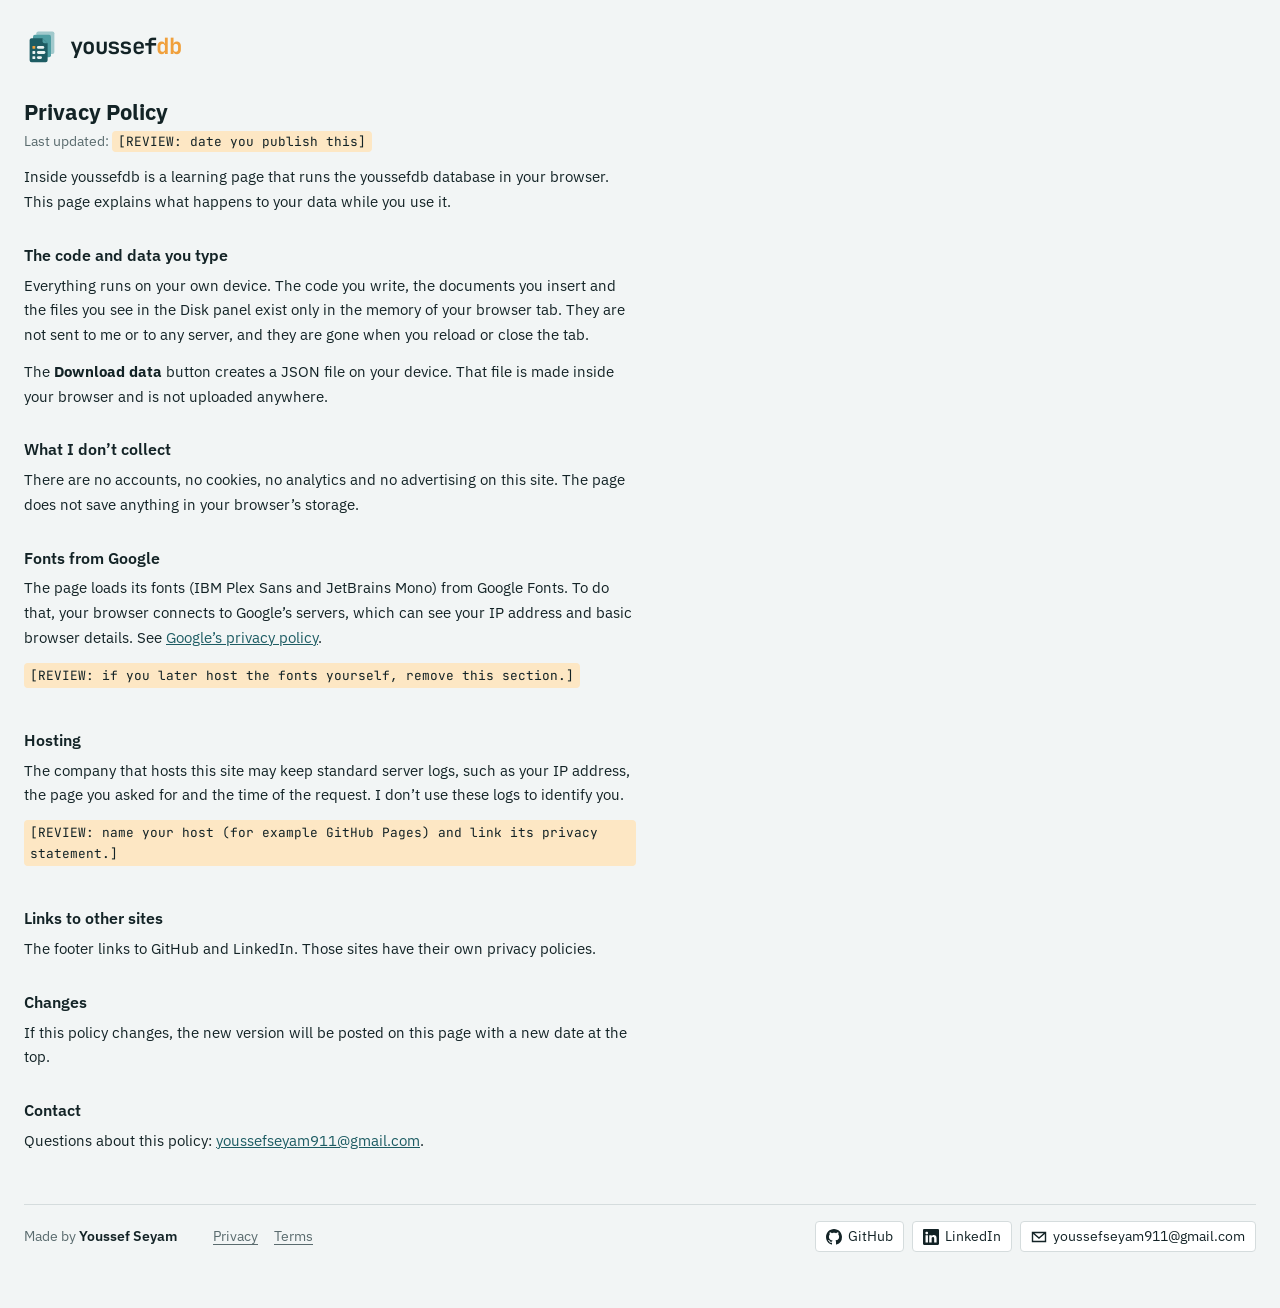
==== docs/privacy/index.html @ 58faac04 "Add detailed flow steps, speed control, new layout and site pages Learning features: - Playback spee" ====
<!doctype html><html lang="en"><head><meta charset="utf-8">
<meta name="viewport" content="width=device-width,initial-scale=1">
<title>Privacy Policy · Inside youssefdb</title>
<meta name="description" content="What happens to your data on Inside youssefdb: it stays in your browser.">
<link rel="icon" href="../favicon.svg" type="image/svg+xml">
<link rel="icon" href="../favicon-32.png" type="image/png" sizes="32x32">
<link rel="apple-touch-icon" href="../apple-touch-icon.png">
<meta name="theme-color" content="#1d5c63">
<meta property="og:type" content="website"><meta property="og:site_name" content="Inside youssefdb">
<meta property="og:title" content="Privacy Policy · Inside youssefdb"><meta property="og:description" content="What happens to your data on Inside youssefdb: it stays in your browser.">
<link rel="stylesheet" href="https://fonts.googleapis.com/css2?family=IBM+Plex+Sans:wght@400;500;600&family=JetBrains+Mono:wght@400;500;700&display=swap">
<style>
/* Layout: workbench. Top row: lessons | code | step timeline. Bottom row: the three places data lives (disk, memory, bytes). */
:root{
  --bg:#f2f5f5; --panel:#ffffff; --sunk:#eef3f3; --ink:#132326; --muted:#5a6b6e; --line:#d5dcdd;
  --teal:#1d5c63; --teal-2:#4f9ea3; --bar:#e9f2f1; --amber:#f0a03c; --amber-ink:#2b1a00;
  --t-str:#1a6b43; --t-num:#2457a6; --t-bool:#8a3fa0; --t-null:#685e56; --t-oid:#9c4f00; --t-date:#a3366a;
  --seg-len:#e4e8ea; --seg-type:#cfe7e6; --seg-key:#dde6f6; --seg-val:#fbe7c8; --seg-oid:#f8d4b0; --seg-end:#eceae6;
  --new:#d9f2e3; --chg:#fde7c4; --del:#f6dcdc; --hit:#dbe9fb; --focus:#1d5c63;
  --r-xs:2px; --r-sm:4px; --r:6px; --r-lg:8px;
  --fs-2xs:.66rem; --fs-xs:.72rem; --fs-sm:.8rem; --fs-md:.88rem; --fs-lg:1rem; --fs-xl:1.4rem; --fs-2xl:2rem;
  --s-h:2px; --s-1:4px; --s-1h:6px; --s-2:8px; --s-2h:10px; --s-3:12px; --s-3h:14px; --s-4:16px; --s-5:20px; --s-6:28px; --s-7:48px;
  --bad:#b42318; --on-solid:#fff; --on-teal-2:#0f1c1f; --oid-rnd:#7e9ad8;
  --sans:"IBM Plex Sans",system-ui,sans-serif; --mono:"JetBrains Mono",ui-monospace,Menlo,monospace;
}
@media (prefers-color-scheme: dark){ :root:not([data-theme="light"]){
  --bg:#0b1416; --panel:#132024; --sunk:#0f1a1d; --ink:#e4eeef; --muted:#93a7aa; --line:#25383c;
  --teal:#52a6ac; --teal-2:#86c6c8; --bar:#1b2b2f;
  --t-str:#6fd39b; --t-num:#8db6ff; --t-bool:#d39bf0; --t-null:#a9a39c; --t-oid:#ffb066; --t-date:#f08bbd;
  --seg-len:#1f2a2d; --seg-type:#17393b; --seg-key:#1d2a44; --seg-val:#3d2f17; --seg-oid:#4a2c12; --seg-end:#262422;
  --new:#173828; --chg:#3d2f12; --del:#3e1d1d; --hit:#17304d; --focus:#86c6c8; --bad:#ff8a80; --on-solid:#0b1416; color-scheme:dark } }
:root[data-theme="dark"]{
  --bg:#0b1416; --panel:#132024; --sunk:#0f1a1d; --ink:#e4eeef; --muted:#93a7aa; --line:#25383c;
  --teal:#52a6ac; --teal-2:#86c6c8; --bar:#1b2b2f;
  --t-str:#6fd39b; --t-num:#8db6ff; --t-bool:#d39bf0; --t-null:#a9a39c; --t-oid:#ffb066; --t-date:#f08bbd;
  --seg-len:#1f2a2d; --seg-type:#17393b; --seg-key:#1d2a44; --seg-val:#3d2f17; --seg-oid:#4a2c12; --seg-end:#262422;
  --new:#173828; --chg:#3d2f12; --del:#3e1d1d; --hit:#17304d; --focus:#86c6c8; --bad:#ff8a80; --on-solid:#0b1416; color-scheme:dark }

*{box-sizing:border-box}
body{background:var(--bg);color:var(--ink);font-family:var(--sans);font-size:15px;line-height:1.55}
.wrap{max-width:1440px;margin:0 auto;padding-inline:var(--s-4);padding-block:var(--s-5) var(--s-7);display:flex;flex-direction:column;gap:var(--s-3h)}
header{display:flex;align-items:center;gap:var(--s-3h);flex-wrap:wrap}
.brand{display:flex;align-items:center;gap:var(--s-2h)}
.brand b{font-family:var(--mono);font-size:var(--fs-xl);letter-spacing:-.03em}
.brand b span{color:var(--amber)}
.hero{flex-direction:column;align-items:flex-start;gap:var(--s-2);padding-block:var(--s-2) var(--s-3)}
.hero .brand b{font-size:var(--fs-lg)}
.hero h1{margin:var(--s-2) 0 0;font-size:var(--fs-2xl);line-height:1.2;font-weight:600;letter-spacing:-.015em;max-width:26ch;text-wrap:balance}
.lede{margin:0;color:var(--muted);font-size:var(--fs-lg);line-height:1.6;max-width:68ch}
@media (max-width:720px){.hero h1{font-size:var(--fs-xl)}.lede{font-size:var(--fs-md)}}

.work{display:grid;grid-template-columns:minmax(0,1.35fr) minmax(0,1fr);gap:var(--s-3h);align-items:start}
.inspect{display:flex;flex-direction:column;gap:var(--s-3);margin-top:var(--s-3)}
.inspect-head{display:flex;flex-wrap:wrap;align-items:baseline;gap:var(--s-1) var(--s-3)}
.section-title{font-size:var(--fs-xl);font-weight:600;margin:0;letter-spacing:-.01em}
.bottom{display:grid;grid-template-columns:minmax(0,.8fr) minmax(0,1fr) minmax(0,1.2fr);gap:var(--s-3h);align-items:start}
@media (max-width:1150px){.bottom{grid-template-columns:minmax(0,1fr) minmax(0,1fr)}.panel.files{grid-column:1/-1}}
@media (max-width:900px){.work{grid-template-columns:minmax(0,1fr)}}
@media (max-width:720px){.bottom{grid-template-columns:minmax(0,1fr)}}
.panel{background:var(--panel);border-radius:var(--r-lg);padding:var(--s-4);display:flex;flex-direction:column;gap:var(--s-2h);min-width:0}
.panel > h2,.panel > h3{font-size:var(--fs-md);color:var(--ink);margin:0;font-weight:600;display:flex;align-items:center;flex-wrap:wrap;gap:var(--s-2)}
.panel .where{font-family:var(--mono);text-transform:none;letter-spacing:0;font-weight:500;color:var(--ink);background:var(--sunk);border-radius:var(--r-sm);padding:0 var(--s-1h)}
.sub{margin:0;color:var(--muted);font-size:var(--fs-md)}
button{font:inherit;cursor:pointer;border-radius:var(--r-sm);border:1px solid var(--line);background:var(--panel);color:var(--ink);padding:var(--s-1h) var(--s-3)}
button:focus-visible,textarea:focus-visible,[tabindex]:focus-visible{outline:2px solid var(--focus);outline-offset:2px}
code{font-family:var(--mono);font-size:.86em;background:var(--sunk);padding:0 var(--s-1);border-radius:var(--r-sm)}

/* lessons */
.lesson-list{list-style:none;margin:0 0 var(--s-1);padding:0;display:flex;flex-wrap:wrap;gap:var(--s-1h)}
.lesson{display:flex;align-items:baseline;gap:var(--s-1h);padding:var(--s-1) var(--s-2h);border:0;background:var(--sunk);font-size:var(--fs-sm)}
.lesson:hover{background:var(--bar)}
.lesson[aria-current="true"]{background:var(--teal);color:var(--on-solid)}
.lesson .n{font-family:var(--mono);font-size:var(--fs-xs);opacity:.75}
.lesson .t{font-weight:500}
@media (max-width:720px){
  .lesson-list{flex-wrap:nowrap;overflow-x:auto;padding-bottom:var(--s-1);scroll-snap-type:x proximity}
  .lesson-list li{flex:0 0 auto;scroll-snap-align:start}
}

/* code */
.explain{background:var(--sunk);border-radius:var(--r);padding:var(--s-2h) var(--s-3);font-size:var(--fs-md)}
.explain p{margin:0 0 var(--s-1h)}.explain p:last-child{margin:0}
textarea{font-family:var(--mono);font-size:var(--fs-md);color:var(--ink);background:var(--sunk);border:1px solid var(--line);border-radius:var(--r);padding:var(--s-2h) var(--s-3);width:100%;min-height:96px;resize:vertical;line-height:1.5}
.bar{display:flex;gap:var(--s-2);flex-wrap:wrap;align-items:center}
.run{background:var(--amber);border-color:var(--amber);color:var(--amber-ink);font-weight:600}
.hint{font-family:var(--mono);font-size:var(--fs-xs);color:var(--muted)}
pre.result{margin:0;font-family:var(--mono);font-size:var(--fs-sm);background:var(--sunk);border-radius:var(--r);padding:var(--s-2h) var(--s-3);max-height:180px;overflow:auto;white-space:pre}
pre.result.err{color:var(--bad)}

/* timeline */
.steps{list-style:none;margin:0;padding:0;display:flex;flex-direction:column;max-height:430px;overflow:auto}
.step{display:grid;grid-template-columns:40px minmax(0,1fr);gap:var(--s-2h);padding:var(--s-2) var(--s-1);border-radius:var(--r);cursor:default}
.step[data-has-bytes]{cursor:pointer}
.step[data-has-bytes]:hover{background:var(--sunk)}
.step[aria-selected="true"]{background:var(--bar)}
.step .ic{width:40px;height:24px;border-radius:var(--r-sm);display:flex;align-items:center;justify-content:center;font-family:var(--mono);font-size:var(--fs-2xs);letter-spacing:.04em;font-weight:700;background:var(--bar);color:var(--teal)}
.step .ic.disk{background:var(--teal);color:var(--on-solid)}
.step .ic.mem{background:var(--amber);color:var(--amber-ink)}
.step .ic.call{background:var(--ink);color:var(--panel)}
.step .tt{font-size:var(--fs-md)}
.step .dd{font-family:var(--mono);font-size:var(--fs-xs);color:var(--muted);overflow-wrap:anywhere}
.step.call{margin-top:var(--s-1h);border-top:1px dashed var(--line);padding-top:var(--s-2h)}
.step.call:first-child{margin-top:0;border-top:0;padding-top:var(--s-2)}
.empty{color:var(--muted);font-size:var(--fs-md);margin:0}

/* disk */
.tree{font-family:var(--mono);font-size:var(--fs-md);display:flex;flex-direction:column;gap:2px}
.tree .dir{color:var(--muted);padding:var(--s-h) 0}
.tree .file{margin-inline-start:var(--s-3);width:calc(100% - 12px)}
.file{display:flex;justify-content:space-between;gap:var(--s-2);width:100%;text-align:start;padding:var(--s-1) var(--s-2);border-radius:var(--r-sm);border:1px solid transparent;background:none;font-family:var(--mono);font-size:var(--fs-sm)}
.file:hover{background:var(--sunk)}
.file[aria-pressed="true"]{border-color:var(--teal);background:var(--sunk)}
.file .sz{color:var(--muted);font-variant-numeric:tabular-nums}
.file.flash{animation:flash 1.2s ease-out}
@keyframes flash{from{background:var(--chg)}to{background:transparent}}
.diskinfo{font-size:var(--fs-md);color:var(--muted);margin:0}

/* memory */
.memhead{font-family:var(--mono);font-size:var(--fs-sm);color:var(--muted)}
.docs{display:flex;flex-direction:column;gap:var(--s-2);max-height:520px;overflow:auto;padding:var(--s-h)}
.doc{border:1px solid var(--line);border-radius:var(--r);padding:var(--s-2) var(--s-2h);font-family:var(--mono);font-size:var(--fs-sm);cursor:pointer;background:var(--panel);position:relative}
.doc:hover{border-color:var(--teal-2)}
.doc[aria-selected="true"]{border-color:var(--teal);box-shadow:0 0 0 1px var(--teal)}
.doc .idx{position:absolute;top:6px;inset-inline-end:8px;font-size:var(--fs-2xs);color:var(--muted)}
.doc .tag{font-family:var(--sans);font-size:var(--fs-2xs);font-weight:600;border-radius:var(--r-sm);padding:0 var(--s-1h);margin-inline-start:var(--s-1h)}
.doc.new{background:var(--new)}.doc.new .tag{background:var(--t-str);color:var(--on-solid)}
.doc.chg .tag{background:var(--amber);color:var(--amber-ink)}
.doc.del{background:var(--del);opacity:.75;text-decoration:line-through}.doc.del .tag{background:var(--bad);color:var(--on-solid)}
.doc.hit{background:var(--hit)}.doc.hit .tag{background:var(--teal);color:var(--on-solid)}
.kv{display:block;padding-inline-start:var(--s-3);white-space:pre-wrap;overflow-wrap:anywhere}
.kv.changed{background:var(--chg);border-radius:var(--r-sm)}
.k{color:var(--ink)}
.v-str{color:var(--t-str)}.v-num{color:var(--t-num)}.v-bool{color:var(--t-bool)}.v-null{color:var(--t-null)}.v-oid{color:var(--t-oid)}.v-date{color:var(--t-date)}
.brace{color:var(--muted)}
.idxview{font-family:var(--mono);font-size:var(--fs-sm);display:flex;flex-direction:column;gap:var(--s-1h)}
.idxview .row{display:flex;gap:var(--s-2);flex-wrap:wrap;align-items:baseline}
.idxview .pos{background:var(--sunk);border-radius:var(--r-sm);padding:0 var(--s-1)}

/* object id */
.oid{background:var(--sunk);border-radius:var(--r);padding:var(--s-2h);display:flex;flex-direction:column;gap:var(--s-2)}
.oid .bytes{display:flex;gap:3px;flex-wrap:wrap}
.oid .b{font-family:var(--mono);font-size:var(--fs-sm);width:26px;text-align:center;border-radius:var(--r-sm);padding:var(--s-h) 0}
.oid .b.ts{background:var(--seg-type)}.oid .b.rnd{background:var(--seg-key)}.oid .b.cnt{background:var(--seg-val)}
.oid .legend{display:grid;grid-template-columns:repeat(3,minmax(0,1fr));gap:var(--s-2);font-size:var(--fs-sm)}
@media (max-width:500px){.oid .legend{grid-template-columns:minmax(0,1fr)}}
.oid .legend div{border-top:3px solid;padding-top:var(--s-1)}
.oid .legend .ts{border-color:var(--teal-2)}.oid .legend .rnd{border-color:var(--oid-rnd)}.oid .legend .cnt{border-color:var(--amber)}
.oid .legend b{display:block;font-family:var(--mono);font-size:var(--fs-sm)}

/* bytes */
.caption{min-height:44px;background:var(--sunk);border-radius:var(--r);padding:var(--s-2) var(--s-2h);font-size:var(--fs-md)}
.caption .r{font-family:var(--mono);font-size:var(--fs-xs);color:var(--muted)}
.hexwrap{overflow:auto;max-height:470px;background:var(--sunk);border-radius:var(--r)}
.hex{font-family:var(--mono);font-size:var(--fs-sm);line-height:1.7;padding:var(--s-2) var(--s-2h);min-width:max-content}
.hex .row{display:flex;gap:var(--s-2h);white-space:pre}
.hex .off{color:var(--muted);width:4ch}
.hex .cells{display:flex}
.hex .c{width:2.6ch;text-align:center;border-radius:var(--r-xs);cursor:default}
.hex .a{width:1.15ch;text-align:center}
.hex .ascii{display:flex;color:var(--muted)}
.s-len{background:var(--seg-len)}.s-type{background:var(--seg-type)}.s-key{background:var(--seg-key)}.s-val{background:var(--seg-val)}.s-oid{background:var(--seg-oid)}.s-end{background:var(--seg-end)}
.hex .on{outline:1.5px solid var(--ink);outline-offset:-1px}
.hex .indoc{box-shadow:inset 0 -2px 0 var(--teal)}
.keys{display:flex;flex-wrap:wrap;gap:6px 12px;font-size:var(--fs-sm);color:var(--muted)}
.keys span::before{content:"";display:inline-block;width:10px;height:10px;border-radius:var(--r-xs);margin-inline-end:var(--s-1);vertical-align:-1px;background:var(--sw)}
.more{align-self:flex-start;font-size:var(--fs-sm)}
@media (prefers-reduced-motion: reduce){.file.flash{animation:none}}

/* ---------- animated flow ---------- */
.flow{gap:var(--s-3h)}
.stage{display:grid;grid-template-columns:minmax(0,1fr) 44px minmax(0,1.35fr) 44px minmax(0,1.2fr) 44px minmax(0,1.15fr);align-items:stretch}
.station{border-radius:var(--r-lg);padding:var(--s-3);display:flex;flex-direction:column;gap:var(--s-2);min-width:0;min-height:150px;background:var(--sunk);box-shadow:inset 0 0 0 2px transparent;transition:box-shadow calc(.3s * var(--slow,1))}
.station h3{margin:0;font-size:var(--fs-sm);font-weight:600;display:flex;align-items:center;gap:var(--s-2)}
.station .ico{font-family:var(--mono);font-size:var(--fs-2xs);font-weight:700;letter-spacing:.04em;border-radius:var(--r-sm);padding:var(--s-h) var(--s-1h);background:var(--ink);color:var(--panel)}
.station .ico.mem{background:var(--amber);color:var(--amber-ink)}
.station .ico.enc{background:var(--teal-2);color:var(--on-teal-2)}
.station .ico.disk{background:var(--teal);color:var(--on-solid)}
.station.active{box-shadow:inset 0 0 0 2px var(--teal)}
.station.bad.active{box-shadow:inset 0 0 0 2px var(--bad)}
.sb{display:flex;flex-direction:column;gap:var(--s-2);min-width:0;font-size:var(--fs-md)}
.idle{margin:0;color:var(--muted);font-size:var(--fs-sm)}
.sb code.call{display:block;background:var(--panel);white-space:pre-wrap;overflow-wrap:anywhere;font-size:var(--fs-sm);padding:var(--s-1h) var(--s-2)}
.ret{font-family:var(--mono);font-size:var(--fs-sm);color:var(--t-str);overflow-wrap:anywhere}
.ret.bad{color:var(--bad)}

.pipe{position:relative;display:flex;align-items:center;justify-content:center}
.pipe .line{position:absolute;left:4px;right:4px;top:50%;height:2px;transform:translateY(-50%);border-radius:var(--r-xs);background:var(--line)}
.pipe.fwd .line,.pipe.back .line{height:4px;background:repeating-linear-gradient(90deg,var(--amber) 0 8px,transparent 8px 16px);background-size:16px 4px}
.pipe.fwd .line{animation:flowR calc(.6s * var(--slow,1)) linear infinite}
.pipe.back .line{animation:flowL calc(.6s * var(--slow,1)) linear infinite}
.pipe .line::after{content:"";position:absolute;top:50%;width:0;height:0;border:6px solid transparent;transform:translateY(-50%);opacity:0}
.pipe.fwd .line::after{right:-6px;border-left-color:var(--amber);opacity:1}
.pipe.back .line::after{left:-6px;border-right-color:var(--amber);opacity:1}
.pipe .pkt{position:relative;top:-18px;font-family:var(--mono);font-size:var(--fs-2xs);background:var(--amber);color:var(--amber-ink);border-radius:var(--r-sm);padding:var(--s-h) var(--s-2);white-space:nowrap;opacity:0;transition:opacity .2s}
.pipe.fwd .pkt,.pipe.back .pkt{opacity:1}
@keyframes flowR{to{background-position:16px 0}}
@keyframes flowL{to{background-position:-16px 0}}

.arrlabel{font-family:var(--mono);font-size:var(--fs-sm);color:var(--muted)}
.tiles{display:grid;grid-template-columns:repeat(auto-fill,minmax(92px,1fr));gap:var(--s-1h);max-height:210px;overflow:auto}
.tile{border:1px solid transparent;border-radius:var(--r);padding:var(--s-1) var(--s-2);background:var(--panel);display:flex;flex-direction:column;min-width:0}
.tile .ti{font-family:var(--mono);font-size:var(--fs-2xs);color:var(--muted)}
.tile .tt{font-size:var(--fs-xs);white-space:nowrap;overflow:hidden;text-overflow:ellipsis}
.tile.new{background:var(--new);border-color:var(--t-str)}
.tile.chg{background:var(--chg);border-color:var(--amber)}
.tile.hit{background:var(--hit);border-color:var(--t-num)}
.tile.del{background:var(--del);border-color:var(--bad);text-decoration:line-through;opacity:.7}
.tile.new.anim{animation:pop calc(.5s * var(--slow,1)) ease-out both}
.tile.chg.anim{animation:pulse calc(.9s * var(--slow,1)) ease-out}
.tile.del.anim{animation:fadeout calc(.9s * var(--slow,1)) ease-out both}
.tile.scan{animation:scan calc(.45s * var(--slow,1)) ease-out both;animation-delay:calc(var(--d) * var(--slow,1))}
.tile .mk{font-weight:600;color:var(--ink)}
.tile.cur{border-color:var(--amber);box-shadow:0 0 0 2px var(--amber);background:var(--chg)}
.tile.cur.anim{animation:pulse calc(.9s * var(--slow,1)) ease-out}
.tile.miss{opacity:.6}.tile.miss .mk{color:var(--bad)}
.tile.hit .mk{color:var(--t-str)}
.tile.skip{opacity:.4;border:1px dashed var(--line);background:transparent}
.tile.done{border-color:var(--teal-2)}
.itable{display:flex;flex-direction:column;gap:2px;font-family:var(--mono);font-size:var(--fs-xs);max-height:150px;overflow:auto}
.irow{display:grid;grid-template-columns:minmax(0,1fr) auto minmax(0,1fr);gap:var(--s-1h);padding:var(--s-h) var(--s-1h);border-radius:var(--r-sm);background:var(--panel);border:1px solid transparent}
.irow .ik{overflow:hidden;text-overflow:ellipsis;white-space:nowrap}
.irow .ia{color:var(--muted)}
.irow .ip span.now{background:var(--amber);color:var(--amber-ink);border-radius:var(--r-sm);padding:0 var(--s-1)}
.irow.hit{border-color:var(--t-num);background:var(--hit);font-weight:600}
.irow.cur{border-color:var(--amber)}
.irow.more{color:var(--muted);display:block}
.cmp{display:flex;flex-direction:column;gap:2px}
.cmprow{font-family:var(--mono);font-size:var(--fs-xs);padding:var(--s-h) var(--s-1h);border-radius:var(--r-sm);overflow-wrap:anywhere}
.cmprow.ok{background:var(--new)}.cmprow.bad{background:var(--del)}
.verdict{font-size:var(--fs-sm);font-weight:600;padding:var(--s-1) var(--s-2);border-radius:var(--r-sm);background:var(--panel)}
.verdict.ok{background:var(--new)}
.newdoc{font-family:var(--mono);font-size:var(--fs-xs);border:1px solid var(--t-str);background:var(--new);border-radius:var(--r);padding:var(--s-1) var(--s-2);overflow-wrap:anywhere}
.newdoc.anim{animation:pop calc(.5s * var(--slow,1)) ease-out both}
.newdoc .nk{font-weight:600}
.oidp .ts,.oidlegend .ts{border-bottom:2px solid var(--teal-2)}
.oidp .rnd,.oidlegend .rnd{border-bottom:2px solid var(--oid-rnd)}
.oidp .cnt,.oidlegend .cnt{border-bottom:2px solid var(--amber)}
.oidlegend{display:flex;gap:var(--s-3);font-size:var(--fs-xs);color:var(--muted)}
@keyframes pop{from{transform:scale(.4);opacity:0}70%{transform:scale(1.08)}to{transform:scale(1);opacity:1}}
@keyframes pulse{0%{box-shadow:0 0 0 0 var(--amber)}100%{box-shadow:0 0 0 8px transparent}}
@keyframes fadeout{from{opacity:1;transform:scale(1)}to{opacity:.7;transform:scale(.94)}}
@keyframes scan{0%{outline:2px solid var(--teal);outline-offset:0}100%{outline:2px solid transparent;outline-offset:3px}}

.encmode{font-size:var(--fs-sm);font-weight:600}
.focus{font-family:var(--mono);font-size:var(--fs-xs);color:var(--muted);overflow:hidden;text-overflow:ellipsis;white-space:nowrap}
.strip{display:grid;height:22px;gap:2px}
.strip .blk{border-radius:var(--r-xs);min-width:2px}
.striplabels{display:flex;flex-wrap:wrap;gap:2px 10px;font-size:var(--fs-xs);color:var(--muted)}
.striplabels b{color:var(--ink);font-family:var(--mono);font-weight:500}
.stripnote{font-size:var(--fs-xs);color:var(--muted)}

.folder{font-family:var(--mono);font-size:var(--fs-sm);color:var(--muted)}
.frow{display:grid;grid-template-columns:minmax(0,1fr) auto;gap:2px 8px;align-items:center;border:1px solid transparent;border-radius:var(--r);padding:var(--s-1h) var(--s-2);background:var(--panel)}
.frow .fname{font-family:var(--mono);font-size:var(--fs-xs);overflow:hidden;text-overflow:ellipsis;white-space:nowrap}
.frow .fsz{font-family:var(--mono);font-size:var(--fs-xs);color:var(--muted)}
.frow .fbar{grid-column:1/-1}
.fbar{display:flex;height:10px;border-radius:var(--r-sm);overflow:hidden;gap:1px;background:var(--sunk)}
.fbar.empty{background:repeating-linear-gradient(45deg,var(--sunk) 0 6px,transparent 6px 12px)}
.fbar.dim{opacity:.5}
.fbar .seg.hdr{background:var(--seg-len)}
.fbar .seg.doc{background:var(--teal-2)}
.fbar .seg.doc.alt{background:var(--teal)}
.frow.reading{border-color:var(--teal);animation:pulse calc(.9s * var(--slow,1)) ease-out}
.frow.tmp{border:1px dashed var(--line);opacity:.9}
.fbar.fill .seg{transform-origin:left;animation:grow calc(1.1s * var(--slow,1)) ease-out both;background:var(--amber)}
@keyframes grow{from{transform:scaleX(0)}to{transform:scaleX(1)}}
.frow.swap{animation:swapin calc(.7s * var(--slow,1)) ease-out;border-color:var(--amber)}
@keyframes swapin{from{transform:translateY(16px);opacity:.3}to{transform:none;opacity:1}}
.frow.pending{border:1px dashed var(--line)}

.flowfoot{display:grid;grid-template-columns:minmax(0,1fr) auto;gap:8px 16px;align-items:center}
.flowcap{margin:0;display:flex;flex-direction:column;gap:2px;min-height:48px}
.flowcap b{font-size:var(--fs-lg);font-weight:600}
.flowcap span{color:var(--muted);font-size:var(--fs-md)}
.controls{display:flex;gap:var(--s-2);align-items:center;flex-wrap:wrap}
.controls .primary{background:var(--teal);border-color:var(--teal);color:var(--on-solid);min-width:80px;font-weight:600}
.controls button:disabled{opacity:.45;cursor:default}
.speed{display:inline-flex;border:1px solid var(--line);border-radius:var(--r-sm);overflow:hidden}
.speed button{border:0;border-radius:0;padding:var(--s-1h) var(--s-2h);font-family:var(--mono);font-size:var(--fs-sm)}
.speed button+button{border-left:1px solid var(--line)}
.speed button[aria-pressed="true"]{background:var(--teal);color:var(--on-solid);font-weight:600}
.count{font-family:var(--mono);font-size:var(--fs-sm);color:var(--muted);font-variant-numeric:tabular-nums;min-width:11ch}
.progress{grid-column:1/-1;height:4px;background:var(--sunk);border-radius:var(--r-xs);overflow:hidden}
.progress span{display:block;height:100%;width:0;background:var(--amber);transition:width .3s}
.step[aria-current="true"]{background:var(--bar)}
.step{cursor:pointer}

@media (max-width:1000px){
  .stage{grid-template-columns:minmax(0,1fr);grid-template-rows:auto}
  .station{min-height:0}
  .pipe{height:40px}
  .pipe .line{left:50%;right:auto;top:4px;bottom:4px;width:4px;height:auto;transform:translateX(-50%)}
  .pipe.fwd .line,.pipe.back .line{background:repeating-linear-gradient(180deg,var(--amber) 0 8px,transparent 8px 16px);background-size:4px 16px}
  .pipe.fwd .line{animation:flowD calc(.6s * var(--slow,1)) linear infinite}
  .pipe.back .line{animation:flowU calc(.6s * var(--slow,1)) linear infinite}
  .pipe .line::after{display:none}
  .pipe .pkt{top:0;left:24px}
  .flowfoot{grid-template-columns:minmax(0,1fr)}
}
@keyframes flowD{to{background-position:0 16px}}
@keyframes flowU{to{background-position:0 -16px}}
@media (prefers-reduced-motion: reduce){
  .pipe .line,.tile,.frow,.fbar .seg,.station{animation:none!important;transition:none!important}
}
@media (max-width:1000px){
  .flowfoot{position:sticky;bottom:env(safe-area-inset-bottom,0px);background:var(--panel);padding-block:var(--s-2h) var(--s-1h);z-index:2;border-top:1px solid var(--line)}
}

/* footer */
.site-foot{display:flex;flex-wrap:wrap;align-items:center;justify-content:space-between;gap:10px 20px;border-top:1px solid var(--line);padding-top:var(--s-4);margin-top:var(--s-2);font-size:var(--fs-md);color:var(--muted)}
.site-foot .made{margin:0}
.site-foot .made b{color:var(--ink);font-weight:600}
.site-foot .links{display:flex;flex-wrap:wrap;gap:var(--s-2);min-width:0}
.site-foot a{display:inline-flex;align-items:center;gap:var(--s-1h);color:var(--ink);text-decoration:none;border:1px solid var(--line);border-radius:var(--r-sm);padding:var(--s-1) var(--s-2h);background:var(--panel);overflow-wrap:anywhere;min-width:0}
.site-foot a:hover{border-color:var(--teal);color:var(--teal)}
.site-foot a:focus-visible{outline:2px solid var(--focus);outline-offset:2px}

.icon{display:inline-block;vertical-align:-1px;flex:none}
.cmprow.ok .icon,.verdict.ok .icon,.tile.hit .mk{color:var(--t-str)}
.cmprow.bad .icon,.ret.bad .icon,.tile.del .icon{color:var(--bad)}

/* footer legal links */
.site-foot .legal{display:flex;gap:var(--s-4);margin-right:auto;margin-left:var(--s-4)}
.site-foot .legal a{border:0;background:none;padding:0;color:var(--muted);text-decoration:underline;text-underline-offset:3px}
.site-foot .legal a:hover{color:var(--teal)}
@media (max-width:640px){.site-foot .legal{margin-left:0;width:100%}}

/* legal pages */
a.brand{color:var(--ink);text-decoration:none}
a.brand:focus-visible{outline:2px solid var(--focus);outline-offset:4px;border-radius:var(--r-sm)}
.legal-page{max-width:68ch;padding-block:var(--s-5) var(--s-4)}
.legal-page h1{font-size:var(--fs-xl);line-height:1.25;margin:0 0 var(--s-1)}
.legal-page h2{font-size:var(--fs-lg);margin:var(--s-6) 0 var(--s-1h);text-transform:none;letter-spacing:0;color:var(--ink);font-weight:600}
.legal-page p{margin:0 0 var(--s-3);line-height:1.65}
.legal-page .meta{color:var(--muted);font-size:var(--fs-md)}
.legal-page a{color:var(--teal)}
.review{background:var(--chg);color:var(--ink);border-radius:var(--r-sm);padding:var(--s-h) var(--s-1h);font-family:var(--mono);font-size:var(--fs-sm)}
p.review{display:inline-block}
</style></head><body>
<div class="wrap">
<header><a class="brand" href="../"><img src="../favicon.svg" width="36" height="36" alt=""><b>youssef<span>db</span></b></a></header>
<main class="legal-page">
  <h1>Privacy Policy</h1>
  <p class="meta">Last updated: <span class="review">[REVIEW: date you publish this]</span></p>

  <p>Inside youssefdb is a learning page that runs the youssefdb database in your browser. This page explains what happens to your data while you use it.</p>

  <h2>The code and data you type</h2>
  <p>Everything runs on your own device. The code you write, the documents you insert and the files you see in the Disk panel exist only in the memory of your browser tab. They are not sent to me or to any server, and they are gone when you reload or close the tab.</p>
  <p>The <b>Download data</b> button creates a JSON file on your device. That file is made inside your browser and is not uploaded anywhere.</p>

  <h2>What I don’t collect</h2>
  <p>There are no accounts, no cookies, no analytics and no advertising on this site. The page does not save anything in your browser’s storage.</p>

  <h2>Fonts from Google</h2>
  <p>The page loads its fonts (IBM Plex Sans and JetBrains Mono) from Google Fonts. To do that, your browser connects to Google’s servers, which can see your IP address and basic browser details. See <a href="https://policies.google.com/privacy" target="_blank" rel="noopener">Google’s privacy policy</a>.</p>
  <p class="review">[REVIEW: if you later host the fonts yourself, remove this section.]</p>

  <h2>Hosting</h2>
  <p>The company that hosts this site may keep standard server logs, such as your IP address, the page you asked for and the time of the request. I don’t use these logs to identify you.</p>
  <p class="review">[REVIEW: name your host (for example GitHub Pages) and link its privacy statement.]</p>

  <h2>Links to other sites</h2>
  <p>The footer links to GitHub and LinkedIn. Those sites have their own privacy policies.</p>

  <h2>Changes</h2>
  <p>If this policy changes, the new version will be posted on this page with a new date at the top.</p>

  <h2>Contact</h2>
  <p>Questions about this policy: <a href="mailto:youssefseyam911@gmail.com">youssefseyam911@gmail.com</a>.</p>
</main>
<footer class="site-foot">
  <p class="made">Made by <b>Youssef Seyam</b></p>
  <nav class="legal" aria-label="Legal"><a href="../privacy/">Privacy</a><a href="../terms/">Terms</a></nav>
  <nav class="links" aria-label="Contact">
    <a href="https://github.com/youssefseyam212" target="_blank" rel="noopener">
      <svg width="16" height="16" viewBox="0 0 16 16" aria-hidden="true"><path fill="currentColor" d="M8 0C3.58 0 0 3.58 0 8c0 3.54 2.29 6.53 5.47 7.59.4.07.55-.17.55-.38 0-.19-.01-.82-.01-1.49-2.01.37-2.53-.49-2.69-.94-.09-.23-.48-.94-.82-1.13-.28-.15-.68-.52-.01-.53.63-.01 1.08.58 1.23.82.72 1.21 1.87.87 2.33.66.07-.52.28-.87.51-1.07-1.78-.2-3.64-.89-3.64-3.95 0-.87.31-1.59.82-2.15-.08-.2-.36-1.02.08-2.12 0 0 .67-.21 2.2.82.64-.18 1.32-.27 2-.27.68 0 1.36.09 2 .27 1.53-1.04 2.2-.82 2.2-.82.44 1.1.16 1.92.08 2.12.51.56.82 1.27.82 2.15 0 3.07-1.87 3.75-3.65 3.95.29.25.54.73.54 1.48 0 1.07-.01 1.93-.01 2.2 0 .21.15.46.55.38A8.013 8.013 0 0016 8c0-4.42-3.58-8-8-8z"/></svg>
      GitHub
    </a>
    <a href="https://www.linkedin.com/in/youssef-seyam-697679265/" target="_blank" rel="noopener">
      <svg width="16" height="16" viewBox="0 0 16 16" aria-hidden="true"><path fill="currentColor" d="M0 1.15C0 .52.52 0 1.18 0h13.64C15.48 0 16 .52 16 1.15v13.7c0 .63-.52 1.15-1.18 1.15H1.18C.52 16 0 15.48 0 14.85V1.15zm4.94 12.24V6.17H2.54v7.22h2.4zM3.74 5.18c.84 0 1.36-.55 1.36-1.25-.02-.71-.52-1.25-1.34-1.25-.82 0-1.36.54-1.36 1.25 0 .7.52 1.25 1.33 1.25h.01zm4.91 8.21V9.36c0-.22.02-.43.08-.59.17-.43.57-.88 1.23-.88.87 0 1.22.66 1.22 1.63v3.87h2.4V9.25c0-2.22-1.18-3.25-2.76-3.25-1.27 0-1.84.7-2.16 1.19v.03h-.02l.02-.03V6.17h-2.4c.03.68 0 7.22 0 7.22h2.4z"/></svg>
      LinkedIn
    </a>
    <a href="mailto:youssefseyam911@gmail.com">
      <svg width="16" height="16" viewBox="0 0 16 16" aria-hidden="true"><path fill="none" stroke="currentColor" stroke-width="1.4" d="M1.5 3.5h13v9h-13z M1.5 3.5 8 9l6.5-5.5"/></svg>
      youssefseyam911@gmail.com
    </a>
  </nav>
</footer>
</div></body></html>
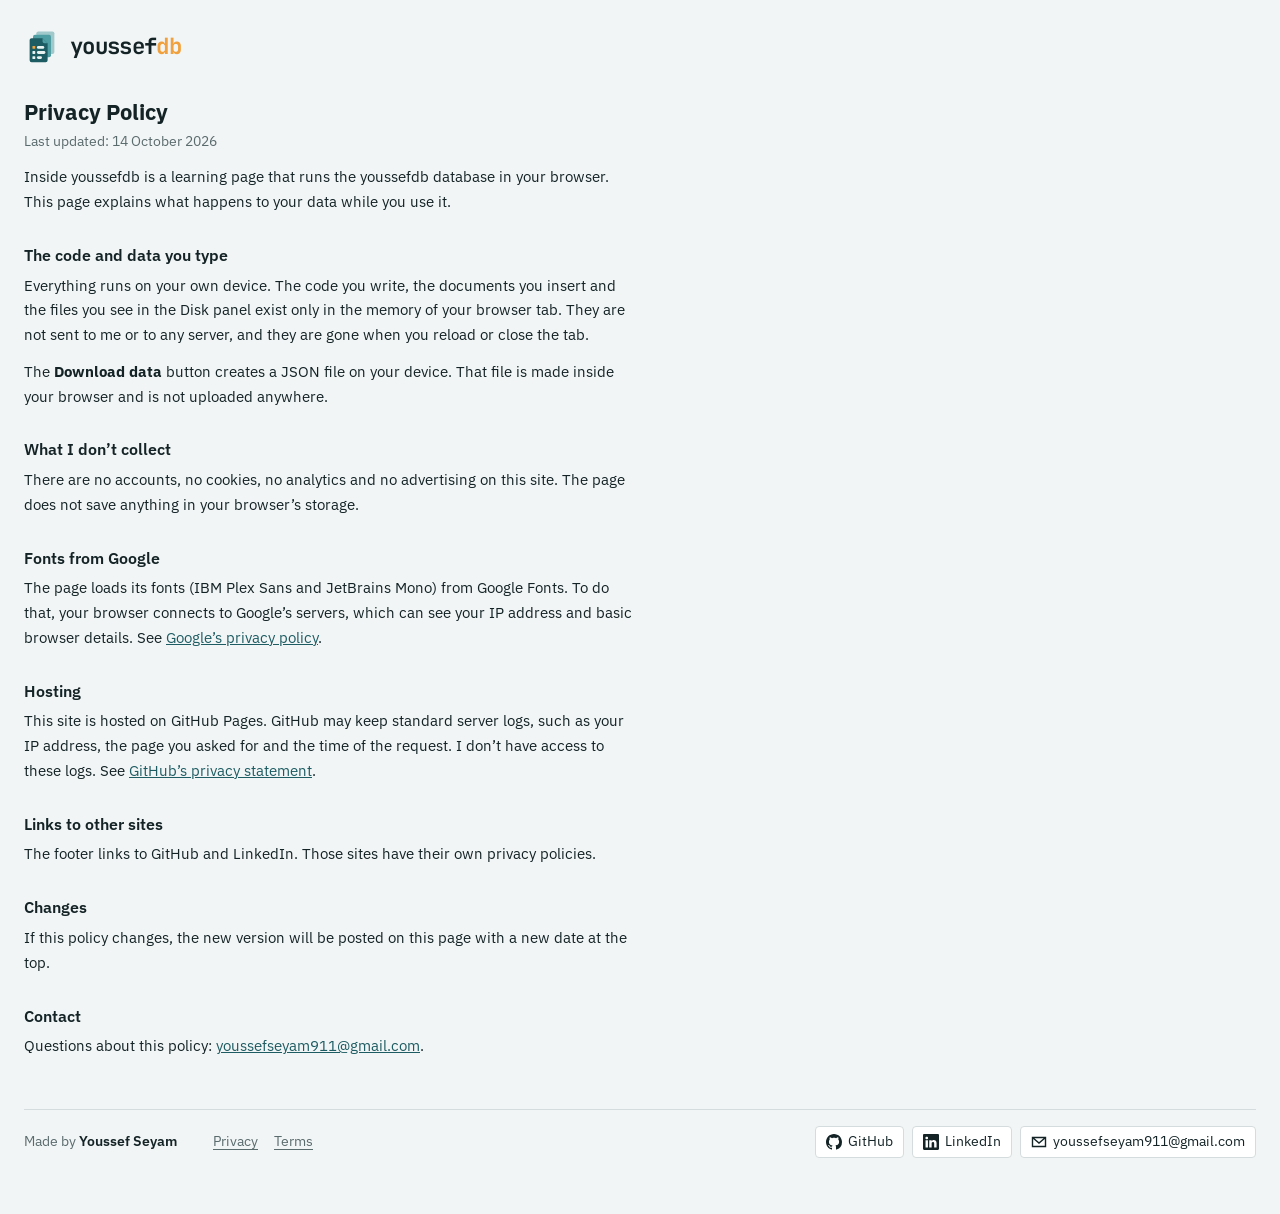
==== commit 000c68f7: "Fill in Privacy and Terms details" ====
--- a/docs/privacy/index.html
+++ b/docs/privacy/index.html
@@ -341,7 +341,7 @@
 <header><a class="brand" href="../"><img src="../favicon.svg" width="36" height="36" alt=""><b>youssef<span>db</span></b></a></header>
 <main class="legal-page">
   <h1>Privacy Policy</h1>
-  <p class="meta">Last updated: <span class="review">[REVIEW: date you publish this]</span></p>
+  <p class="meta">Last updated: 14 October 2026</p>
 
   <p>Inside youssefdb is a learning page that runs the youssefdb database in your browser. This page explains what happens to your data while you use it.</p>
 
@@ -354,11 +354,9 @@
 
   <h2>Fonts from Google</h2>
   <p>The page loads its fonts (IBM Plex Sans and JetBrains Mono) from Google Fonts. To do that, your browser connects to Google’s servers, which can see your IP address and basic browser details. See <a href="https://policies.google.com/privacy" target="_blank" rel="noopener">Google’s privacy policy</a>.</p>
-  <p class="review">[REVIEW: if you later host the fonts yourself, remove this section.]</p>
 
   <h2>Hosting</h2>
-  <p>The company that hosts this site may keep standard server logs, such as your IP address, the page you asked for and the time of the request. I don’t use these logs to identify you.</p>
-  <p class="review">[REVIEW: name your host (for example GitHub Pages) and link its privacy statement.]</p>
+  <p>This site is hosted on GitHub Pages. GitHub may keep standard server logs, such as your IP address, the page you asked for and the time of the request. I don’t have access to these logs. See <a href="https://docs.github.com/en/site-policy/privacy-policies/github-general-privacy-statement" target="_blank" rel="noopener">GitHub’s privacy statement</a>.</p>
 
   <h2>Links to other sites</h2>
   <p>The footer links to GitHub and LinkedIn. Those sites have their own privacy policies.</p>
